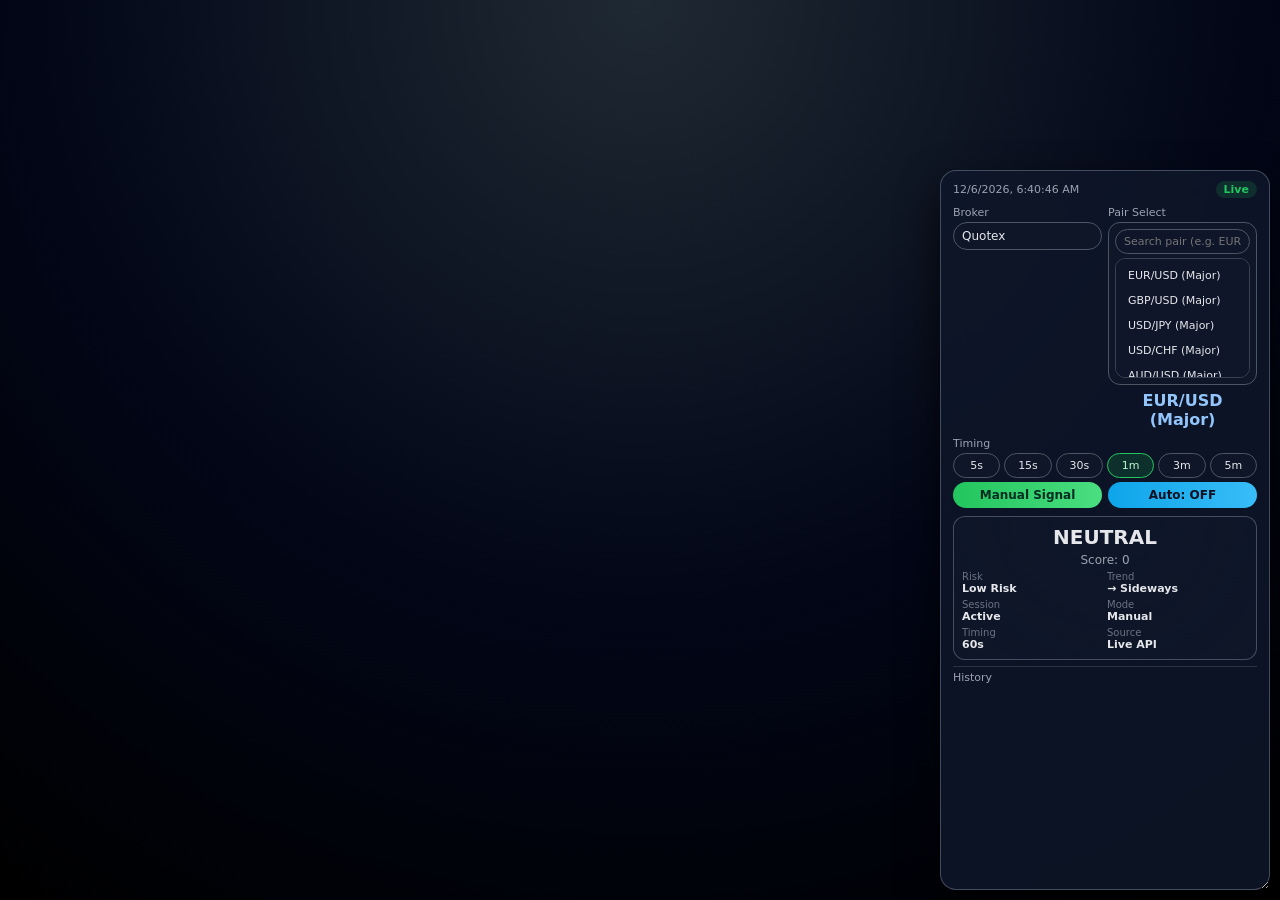
==== index.html @ bd778b66 "index.html" ====
<!DOCTYPE html>
<html lang="en">
<head>
  <meta charset="UTF-8" />
  <title>Binary Signal Bot – Full Advanced SMC & Glass Panel UI</title>
  <meta name="viewport" content="width=device-width, initial-scale=1.0" />

  <style>
    * {
      box-sizing: border-box;
      margin: 0;
      padding: 0;
      font-family: system-ui, -apple-system, BlinkMacSystemFont, "Segoe UI", sans-serif;
    }

    body {
      background: radial-gradient(circle at top, #1f2933 0, #020617 55%, #000 100%);
      color: #e5e7eb;
      min-height: 100vh;
      padding: 10px;
    }

    .glass-panel {
      position: fixed;
      max-height: 90vh;
      overflow-y: auto;
      resize: vertical;
      min-width: 280px;
      min-height: 450px;
      max-width: 95vw;
      right: 10px;
      bottom: 10px;
      width: 330px;
      height: 720px;
      overflow: hidden;
      background: rgba(15, 23, 42, 0.85);
      border-radius: 16px;
      border: 1px solid rgba(148, 163, 184, 0.4);
      box-shadow: 0 18px 40px rgba(0, 0, 0, 0.7);
      backdrop-filter: blur(18px);
      -webkit-backdrop-filter: blur(18px);
      padding: 10px 12px;
      z-index: 9999;
      cursor: default;
    }

    .glass-header {
      display: flex;
      justify-content: space-between;
      align-items: center;
      margin-bottom: 8px;
      cursor: move;
      touch-action: none;
    }

    #clock {
      font-size: 11px;
      color: #9ca3af;
    }

    .badge {
      padding: 2px 8px;
      border-radius: 999px;
      font-size: 11px;
      font-weight: 600;
    }
    .badge-live { background: rgba(34, 197, 94, 0.15); color: #22c55e; }
    .badge-otc { background: rgba(249, 115, 22, 0.15); color: #fb923c; }
    .badge-custom { background: rgba(14, 165, 233, 0.15); color: #38bdf8; }

    .glass-row { margin-bottom: 8px; }

    label {
      font-size: 11px;
      color: #9ca3af;
      display: block;
      margin-bottom: 3px;
    }

    .two-cols {
      display: grid;
      grid-template-columns: repeat(2, minmax(0, 1fr));
      gap: 6px;
    }

    select,
    input[type="text"] {
      appearance: none;
      -webkit-appearance: none;
      -moz-appearance: none;
      width: 100%;
      padding: 6px 8px;
      border-radius: 999px;
      border: 1px solid #4b5563;
      background: rgba(15, 23, 42, 0.9);
      color: #e5e7eb;
      font-size: 12px;
      outline: none;
    }

    .pair-container {
      background: rgba(15, 23, 42, 0.9);
      border-radius: 12px;
      border: 1px solid #4b5563;
      padding: 6px;
    }

    .pair-search { margin-bottom: 4px; }

    .pair-search input {
      width: 100%;
      padding: 5px 8px;
      border-radius: 999px;
      border: 1px solid #4b5563;
      background: rgba(15, 23, 42, 0.95);
      color: #e5e7eb;
      font-size: 11px;
      outline: none;
    }

    .pair-select-wrapper {
      max-height: 120px;
      overflow-y: auto;
      border-radius: 10px;
      background: rgba(15, 23, 42, 0.95);
      border: 1px solid #374151;
      padding: 4px;
      display: block;
    }

    .pair-item {
      padding: 6px 8px;
      color: #e5e7eb;
      font-size: 11px;
      cursor: pointer;
      border-radius: 4px;
      display: block;
    }

    .pair-item:hover {
      background: rgba(255, 255, 255, 0.1);
    }

    .timing-buttons {
      display: flex;
      gap: 4px;
      flex-wrap: wrap;
    }

    .timing-buttons button {
      flex: 1;
      min-width: 0;
      padding: 5px 0;
      border-radius: 999px;
      border: 1px solid #4b5563;
      background: rgba(15, 23, 42, 0.9);
      color: #e5e7eb;
      font-size: 11px;
      cursor: pointer;
    }

    .timing-buttons button.active {
      border-color: #22c55e;
      background: rgba(22, 163, 74, 0.2);
      color: #bbf7d0;
    }

    .btn-row {
      display: flex;
      gap: 6px;
      margin-top: 4px;
    }

    .btn {
      flex: 1;
      padding: 6px 0;
      border-radius: 999px;
      border: none;
      font-size: 12px;
      font-weight: 600;
      cursor: pointer;
    }

    #createSignalBtn {
      background: linear-gradient(90deg, #22c55e, #4ade80);
      color: #022c22;
    }

    #autoToggleBtn {
      background: linear-gradient(90deg, #0ea5e9, #38bdf8);
      color: #0b1120;
    }

    .signal-panel {
      margin-top: 6px;
      padding: 8px;
      border-radius: 12px;
      border: 1px solid rgba(148, 163, 184, 0.4);
      background: radial-gradient(circle at top, rgba(15, 23, 42, 0.9), rgba(15, 23, 42, 0.7));
    }

    .signal-direction {
      font-size: 20px;
      font-weight: 700;
      text-align: center;
      margin-bottom: 4px;
    }
    .signal-direction.buy { color: #4ade80; text-shadow: 0 0 12px rgba(34, 197, 94, 0.7); }
    .signal-direction.sell { color: #fb7185; text-shadow: 0 0 12px rgba(248, 113, 113, 0.7); }
    .signal-direction.neutral { color: #e5e7eb; }

    .signal-score {
      font-size: 12px;
      text-align: center;
      color: #9ca3af;
      margin-bottom: 4px;
    }

    .signal-meta {
      display: grid;
      grid-template-columns: repeat(2, minmax(0, 1fr));
      gap: 4px;
      font-size: 11px;
    }

    .signal-meta div span {
      display: block;
      color: #6b7280;
      font-size: 10px;
    }

    .signal-meta div strong {
      color: #e5e7eb;
      font-size: 11px;
    }

    .history {
      margin-top: 6px;
      height: 70px;
      overflow-y: auto;
      border-top: 1px solid rgba(55, 65, 81, 0.7);
      padding-top: 4px;
    }

    .history-title {
      font-size: 11px;
      color: #9ca3af;
      margin-bottom: 2px;
    }

    #historyList {
      list-style: none;
      font-size: 9px;
      line-height: 1.2;
      color: #9ca3af;
    }

    #historyList li {
      padding: 2px 0;
      border-bottom: 1px dashed rgba(55, 65, 81, 0.6);
    }

    #popupAlert {
      position: fixed;
      left: 50%;
      bottom: 70px;
      transform: translateX(-50%);
      background: rgba(15, 23, 42, 0.95);
      color: #e5e7eb;
      padding: 6px 12px;
      border-radius: 999px;
      font-size: 12px;
      border: 1px solid rgba(148, 163, 184, 0.7);
      box-shadow: 0 12px 30px rgba(0, 0, 0, 0.7);
      display: none;
      z-index: 10000;
    }

    .glow-buy { box-shadow: 0 0 18px rgba(34, 197, 94, 0.6); border-color: rgba(34, 197, 94, 0.7); }
    .glow-sell { box-shadow: 0 0 18px rgba(248, 113, 113, 0.6); border-color: rgba(248, 113, 113, 0.7); }
    .glow-neutral { box-shadow: 0 0 12px rgba(148, 163, 184, 0.4); border-color: rgba(148, 163, 184, 0.6); }
  </style>
</head>
<body>

  <div id="popupAlert"></div>

  <div id="glassPanel" class="glass-panel">
    <div id="glassHeader" class="glass-header">
      <div id="clock"></div>
      <span id="marketStatus" class="badge badge-live">Live</span>
    </div>

    <div class="glass-row two-cols">
      <div>
        <label for="brokerSelect">Broker</label>
        <select id="brokerSelect">
          <option value="QUOTEX">Quotex</option>
          <option value="BINOLA">Binola</option>
          <option value="IQOPTION">IQ Option</option>
          <option value="POCKET">Pocket Option</option>
          <option value="EXPERT">Expert Option</option>
          <option value="DERIV">Deriv</option>
          <option value="BINANCE">Binance</option>
          <option value="CUSTOM">Custom / Other</option>
        </select>
      </div>

      <div>
        <label>Pair Select</label>
        <div class="pair-container">
          <div class="pair-search">
            <input id="pairSearchInput" type="text" placeholder="Search pair (e.g. EUR, BTC)..." autocomplete="off" />
          </div>
          <div id="pairListWrapper" class="pair-select-wrapper"></div>
        </div>

        <div id="selectedPairDisplay" style="margin-top:6px; text-align:center; font-size:16px; font-weight:800; color:#93c5fd;">
          EUR/USD (Major)
        </div>
      </div>
    </div>

    <div class="glass-row">
      <label>Timing</label>
      <div id="timingButtons" class="timing-buttons">
        <button data-seconds="5">5s</button>
        <button data-seconds="15">15s</button>
        <button data-seconds="30">30s</button>
        <button data-seconds="60" class="active">1m</button>
        <button data-seconds="180">3m</button>
        <button data-seconds="300">5m</button>
      </div>
      <div class="btn-row">
        <button id="createSignalBtn" class="btn">Manual Signal</button>
        <button id="autoToggleBtn" class="btn">Auto: OFF</button>
      </div>
    </div>

    <div id="signalPanel" class="signal-panel">
      <div id="signalDirection" class="signal-direction neutral">NEUTRAL</div>
      <div id="signalScore" class="signal-score">Score: 0</div>

      <div class="signal-meta">
        <div><span>Risk</span><strong id="riskLevel">Low Risk</strong></div>
        <div><span>Trend</span><strong id="trendArrow">→ Sideways</strong></div>
        <div><span>Session</span><strong id="sessionInfo">Active</strong></div>
        <div><span>Mode</span><strong id="modeInfo">Manual</strong></div>
        <div><span>Timing</span><strong id="timingInfo">60s</strong></div>
        <div><span>Source</span><strong id="sourceInfo">Live API</strong></div>
      </div>
    </div>

    <div class="history">
      <div class="history-title">History</div>
      <ul id="historyList"></ul>
    </div>
  </div>

  <script>
    const FINNHUB_API_KEY = "0c069b8b41284d9ab6cedab13c2074fb";

    const allPairs = [
      { symbol: "EURUSD", label: "EUR/USD (Major)" },
      { symbol: "GBPUSD", label: "GBP/USD (Major)" },
      { symbol: "USDJPY", label: "USD/JPY (Major)" },
      { symbol: "USDCHF", label: "USD/CHF (Major)" },
      { symbol: "AUDUSD", label: "AUD/USD (Major)" },
      { symbol: "NZDUSD", label: "NZD/USD (Major)" },
      { symbol: "USDCAD", label: "USD/CAD (Major)" },
      { symbol: "EURGBP", label: "EUR/GBP (Minor)" },
      { symbol: "EURJPY", label: "EUR/JPY (Minor)" },
      { symbol: "GBPJPY", label: "GBP/JPY (Minor)" },
      { symbol: "AUDJPY", label: "AUD/JPY (Minor)" },
      { symbol: "CADJPY", label: "CAD/JPY (Minor)" },
      { symbol: "CHFJPY", label: "CHF/JPY (Minor)" },
      { symbol: "AUDNZD", label: "AUD/NZD (Minor)" },
      { symbol: "AUDCAD", label: "AUD/CAD (Minor)" },
      { symbol: "NZDCAD", label: "NZD/CAD (Minor)" },
      { symbol: "USDINR", label: "USD/INR (Exotic)" },
      { symbol: "EURINR", label: "EUR/INR (Exotic)" },
      { symbol: "GBPINR", label: "GBP/INR (Exotic)" },
      { symbol: "USDTRY", label: "USD/TRY (Exotic)" },
      { symbol: "EURTRY", label: "EUR/TRY (Exotic)" },
      { symbol: "USDZAR", label: "USD/ZAR (Exotic)" },
      { symbol: "USDMXN", label: "USD/MXN (Exotic)" },
      { symbol: "USDSGD", label: "USD/SGD (Exotic)" },
      { symbol: "USDHKD", label: "USD/HKD (Exotic)" },
      { symbol: "USDCNH", label: "USD/CNH (Exotic)" },
      { symbol: "XAUUSD", label: "XAU/USD (Gold)" },
      { symbol: "XAGUSD", label: "XAG/USD (Silver)" },
      { symbol: "XPTUSD", label: "XPT/USD (Platinum)" },
      { symbol: "XPDUSD", label: "XPD/USD (Palladium)" },
      { symbol: "US30", label: "US30 (Dow Jones)" },
      { symbol: "US500", label: "US500 (S&P 500)" },
      { symbol: "NAS100", label: "NAS100 (Nasdaq)" },
      { symbol: "JP225", label: "JP225 (Nikkei)" },
      { symbol: "DE40", label: "DE40 (DAX)" },
      { symbol: "FR40", label: "FR40 (CAC)" },
      { symbol: "UK100", label: "UK100 (FTSE)" },
      { symbol: "USCRUDE_OTC", label: "USCRUDE (OTC)" },
      { symbol: "UKBRENT_OTC", label: "UKBRENT (OTC)" },
      { symbol: "SILVER_OTC", label: "SILVER (OTC)" },
      { symbol: "GOLD_OTC", label: "GOLD (OTC)" },
      { symbol: "BTCUSD", label: "BTC/USD (Bitcoin)" },
      { symbol: "ETHUSD", label: "ETH/USD (Ethereum)" },
      { symbol: "BNBUSD", label: "BNB/USD (Binance Coin)" },
      { symbol: "SOLUSD", label: "SOL/USD (Solana)" },
      { symbol: "XRPUSD", label: "XRP/USD (Ripple)" },
      { symbol: "ADAUSD", label: "ADA/USD (Cardano)" },
      { symbol: "DOGEUSD", label: "DOGE/USD (Dogecoin)" },
      { symbol: "LTCUSD", label: "LTC/USD (Litecoin)" },
      { symbol: "COSMOS_OTC", label: "COSMOS (OTC)" },
      { symbol: "DASH_OTC", label: "DASH (OTC)" },
      { symbol: "SOLINA_OTC", label: "SOLINA (OTC)" },
      { symbol: "BINANCECOIN_OTC", label: "BINANCE COIN (OTC)" },
      { symbol: "TRUMP_OTC", label: "TRUMP (OTC)" },
      { symbol: "BITCOIN_OTC", label: "BITCOIN (OTC)" },
      { symbol: "ETHEREUM_OTC", label: "ETHEREUM (OTC)" },
      { symbol: "BTCUSDT", label: "BTC/USDT" },
      { symbol: "ETHUSDT", label: "ETH/USDT" },
      { symbol: "BNBUSDT", label: "BNB/USDT" },
      { symbol: "SOLUSDT", label: "SOL/USDT" },
      { symbol: "XRPUSDT", label: "XRP/USDT" },
      { symbol: "ADAUSDT", label: "ADA/USDT" },
      { symbol: "DOGEUSDT", label: "DOGE/USDT" },
      { symbol: "LTCUSDT", label: "LTC/USDT" },
      { symbol: "AAPL", label: "AAPL (Apple)" },
      { symbol: "MSFT", label: "MSFT (Microsoft)" },
      { symbol: "GOOGL", label: "GOOGL (Alphabet)" },
      { symbol: "AMZN", label: "AMZN (Amazon)" },
      { symbol: "META", label: "META (Meta)" },
      { symbol: "TSLA", label: "TSLA (Tesla)" },
      { symbol: "NVDA", label: "NVDA (NVIDIA)" },
      { symbol: "EURUSD_OTC", label: "EUR/USD (OTC)" },
      { symbol: "GBPUSD_OTC", label: "GBP/USD (OTC)" },
      { symbol: "USDJPY_OTC", label: "USD/JPY (OTC)" },
      { symbol: "AUDUSD_OTC", label: "AUD/USD (OTC)" },
      { symbol: "NZDUSD_OTC", label: "NZD/USD (OTC)" },
      { symbol: "USDCAD_OTC", label: "USD/CAD (OTC)" },
      { symbol: "XAUUSD_OTC", label: "XAU/USD (Gold OTC)" },
      { symbol: "BTCUSD_OTC", label: "BTC/USD (OTC)" },
      { symbol: "NZDJPY_OTC", label: "NZD/JPY (OTC)" },
      { symbol: "USDDZD_OTC", label: "USD/DZD (OTC)" },
      { symbol: "USDBDT_OTC", label: "USD/BDT (OTC)" },
      { symbol: "NZDCHF_OTC", label: "NZD/CHF (OTC)" },
      { symbol: "USDCOP_OTC", label: "USD/COP (OTC)" },
      { symbol: "USDPHP_OTC", label: "USD/PHP (OTC)" },
      { symbol: "USDINR_OTC", label: "USD/INR (OTC)" },
      { symbol: "USDBRL_OTC", label: "USD/BRL (OTC)" },
      { symbol: "NZDCAD_OTC", label: "NZD/CAD (OTC)" },
      { symbol: "USDZAR_OTC", label: "USD/ZAR (OTC)" },
      { symbol: "USDARS_OTC", label: "USD/ARS (OTC)" },
      { symbol: "USDEGP_OTC", label: "USD/EGP (OTC)" },
      { symbol: "AUDNZD_OTC", label: "AUD/NZD (OTC)" },
      { symbol: "USDNGN_OTC", label: "USD/NGN (OTC)" },
      { symbol: "USDIDR_OTC", label: "USD/IDR (OTC)" },
      { symbol: "USDMXN_OTC", label: "USD/MXN (OTC)" },
      { symbol: "USDPKR_OTC", label: "USD/PKR (OTC)" },
      { symbol: "GBPNZD_OTC", label: "GBP/NZD (OTC)" },
      { symbol: "EURNZD_OTC", label: "EUR/NZD (OTC)" }
    ];

    const clockEl = document.getElementById("clock");
    const brokerSelect = document.getElementById("brokerSelect");
    const marketStatusEl = document.getElementById("marketStatus");
    const timingButtonsEl = document.getElementById("timingButtons");
    const createSignalBtn = document.getElementById("createSignalBtn");
    const autoToggleBtn = document.getElementById("autoToggleBtn");
    const signalPanel = document.getElementById("signalPanel");
    const signalDirectionEl = document.getElementById("signalDirection");
    const signalScoreEl = document.getElementById("signalScore");
    const riskLevelEl = document.getElementById("riskLevel");
    const trendArrowEl = document.getElementById("trendArrow");
    const sessionInfoEl = document.getElementById("sessionInfo");
    const modeInfoEl = document.getElementById("modeInfo");
    const timingInfoEl = document.getElementById("timingInfo");
    const sourceInfoEl = document.getElementById("sourceInfo");
    const historyListEl = document.getElementById("historyList");
    const popupAlertEl = document.getElementById("popupAlert");
    const pairSearchInput = document.getElementById("pairSearchInput");
    const pairListWrapper = document.getElementById("pairListWrapper");
    const selectedPairDisplay = document.getElementById("selectedPairDisplay");
    const glassPanel = document.getElementById("glassPanel");
    const glassHeader = document.getElementById("glassHeader");

    let prevPrice = null;
    let priceWindow = [];
    let selectedTimingSeconds = 0;
    let autoTimer = null;
    let currentPairValue = allPairs[0].symbol;
    let currentPairText = allPairs[0].label;

    function updateClock() {
      const now = new Date();
      if (clockEl) clockEl.textContent = now.toLocaleString();
    }
    setInterval(updateClock, 1000);
    updateClock();

    function renderPairList(pairs) {
      if (!pairListWrapper) return;
      pairListWrapper.innerHTML = "";
      pairs.forEach(pair => {
        const item = document.createElement("div");
        item.className = "pair-item";
        item.textContent = pair.label;
        item.addEventListener("click", () => {
          currentPairValue = pair.symbol;
          currentPairText = pair.label;
          if (selectedPairDisplay) selectedPairDisplay.textContent = currentPairText;
          if (pairSearchInput) pairSearchInput.value = "";
          renderPairList(allPairs);
          priceWindow = [];
          prevPrice = null;
          updateMarketStatus(currentPairValue);
          generateSignal("manual"); // Pair change korar sathei shonge shonge signal generate korbe
        });
        pairListWrapper.appendChild(item);
      });
    }
    renderPairList(allPairs);

    document.querySelectorAll("#timingButtons button").forEach(btn => {
      btn.addEventListener("click", () => {
        document.querySelectorAll("#timingButtons button").forEach(b => b.classList.remove("active"));
        btn.classList.add("active");
        selectedTimingSeconds = Number(btn.dataset.seconds);
      });
    });

    function getSessionInfo() {
      const now = new Date();
      const utcHour = now.getUTCHours();
      let session = "Off Session";
      let booster = 0;

      if (utcHour >= 7 && utcHour < 13) { session = "London Session"; booster = 3; }
      if (utcHour >= 13 && utcHour < 16) { session = "Overlap Session"; booster = 5; }
      if (utcHour >= 16 && utcHour < 22) { session = "New York Session"; booster = 4; }

      return { session, booster };
    }

    function EMA(candles, period) {
      if (!candles || candles.length < period) return { direction: "flat" };
      const last = candles[candles.length - 1];
      const first = candles[candles.length - period];
      const slope = last.close - first.close;
      if (slope > 0) return { direction: "up" };
      if (slope < 0) return { direction: "down" };
      return { direction: "flat" };
    }
    function Keltner(candles) {
      if (!candles || candles.length < 10) return { direction: "flat", middleSlope: "flat" };
      const last = candles[candles.length - 1];
      const first = candles[candles.length - 10];
      const slope = last.close - first.close;
      const dir = slope > 0 ? "up" : slope < 0 ? "down" : "flat";
      return { direction: dir, middleSlope: dir };
    }
    function FRAMA(candles) { return EMA(candles, 14); }
    function Fractal(candles) {
      if (!candles || candles.length < 5) return { structure: "NONE" };
      const last = candles[candles.length - 1];
      const prev = candles[candles.length - 5];
      if (last.close > prev.close) return { structure: "HH-HL" };
      if (last.close < prev.close) return { structure: "LH-LL" };
      return { structure: "SIDEWAYS" };
    }

    function isBullish(c) { return c.close > c.open; }
    function isBearish(c) { return c.close < c.open; }

    function isBullishEngulfing(last, prev) {
      if (!last || !prev) return false;
      return isBearish(prev) && isBullish(last) && last.open <= prev.close && last.close >= prev.open;
    }
    function isBearishEngulfing(last, prev) {
      if (!last || !prev) return false;
      return isBullish(prev) && isBearish(last) && last.open >= prev.close && last.close <= prev.open;
    }
    function isBullishHarami(prev, last) {
      if (!last || !prev) return false;
      return isBearish(prev) && isBullish(last) && last.open > prev.close && last.close < prev.open;
    }
    function isBearishHarami(prev, last) {
      if (!last || !prev) return false;
      return isBullish(prev) && isBearish(last) && last.open < prev.close && last.close > prev.open;
    }
    function isPiercingLine(prev, last) {
      if (!last || !prev) return false;
      const midPrev = (prev.open + prev.close) / 2;
      return isBearish(prev) && isBullish(last) && last.open < prev.low && last.close > midPrev;
    }
    function isMorningStar(candles) {
      if (!candles || candles.length < 3) return false;
      const a = candles[candles.length - 3], b = candles[candles.length - 2], c = candles[candles.length - 1];
      return isBearish(a) && Math.abs(b.close - b.open) < Math.abs(a.open - a.close) * 0.3 && isBullish(c) && c.close > ((a.open + a.close) / 2);
    }
    function isEveningStar(candles) {
      if (!candles || candles.length < 3) return false;
      const a = candles[candles.length - 3], b = candles[candles.length - 2], c = candles[candles.length - 1];
      return isBullish(a) && Math.abs(b.close - b.open) < Math.abs(c.open - c.close) * 0.3 && isBearish(c) && c.close < ((a.open + a.close) / 2);
    }
    function isTweezerBottom(candles) {
      if (!candles || candles.length < 2) return false;
      const a = candles[candles.length - 2], b = candles[candles.length - 1];
      return isBearish(a) && isBullish(b) && Math.abs(a.low - b.low) <= (a.high - a.low) * 0.1;
    }
    function isTweezerTop(candles) {
      if (!candles || candles.length < 2) return false;
      const a = candles[candles.length - 2], b = candles[candles.length - 1];
      return isBullish(a) && isBearish(b) && Math.abs(a.high - b.high) <= (a.high - a.low) * 0.1;
    }
    function hasStrongWickDown(c) {
      if (!c) return false;
      const body = Math.abs(c.close - c.open);
      const lowerWick = c.open < c.close ? c.open - c.low : c.close - c.low;
      return lowerWick > body * 1.5;
    }
    function hasStrongWickUp(c) {
      if (!c) return false;
      const body = Math.abs(c.close - c.open);
      const upperWick = c.high - (c.open < c.close ? c.close : c.open);
      return upperWick > body * 1.5;
    }

    function getRecentHigh(candles, lookback = 10) { return Math.max(...candles.slice(-lookback).map(c => c.high)); }
    function getRecentLow(candles, lookback = 10) { return Math.min(...candles.slice(-lookback).map(c => c.low)); }

    function isLiquiditySweepDown(candles) {
      if (!candles || candles.length < 3) return false;
      const last = candles[candles.length - 1];
      const prevLow = getRecentLow(candles.slice(0, -1), 10);
      return last.low < prevLow && last.close > prevLow;
    }
    function isLiquiditySweepUp(candles) {
      if (!candles || candles.length < 3) return false;
      const last = candles[candles.length - 1];
      const prevHigh = getRecentHigh(candles.slice(0, -1), 10);
      return last.high > prevHigh && last.close < prevHigh;
    }
    function isLiquidityGrabDown(candles) { return isLiquiditySweepDown(candles); }
    function isLiquidityGrabUp(candles) { return isLiquiditySweepUp(candles); }
    function detectBullishOB(candles) {
      if (!candles || candles.length < 4) return false;
      const a = candles[candles.length - 4];
      const b = candles[candles.length - 3];
      const c = candles[candles.length - 2];
      const d = candles[candles.length - 1];

      const strongBear = isBearish(a) && (a.open - a.close) > Math.abs(b.close - b.open);
      const strongBullMove = isBullish(c) && isBullish(d) && d.close > a.open;

      return strongBear && strongBullMove;
    }

    function detectBearishOB(candles) {
      if (!candles || candles.length < 4) return false;
      const a = candles[candles.length - 4];
      const b = candles[candles.length - 3];
      const c = candles[candles.length - 2];
      const d = candles[candles.length - 1];

      const strongBull = isBullish(a) && (a.close - a.open) > Math.abs(b.open - b.close);
      const strongBearMove = isBearish(c) && isBearish(d) && d.close < a.open;

      return strongBull && strongBearMove;
    }

    function detectFVGFillBuy(candles) {
      if (!candles || candles.length < 3) return false;
      const a = candles[candles.length - 3];
      const b = candles[candles.length - 2];
      const c = candles[candles.length - 1];
      
      const gapUp = b.low > a.high;
      const fill = c.low <= a.high && c.close > b.low;

      return gapUp && fill;
    }
    
    function detectFVGFillSell(candles) {
      if (!candles || candles.length < 3) return false;
      const a = candles[candles.length - 3];
      const b = candles[candles.length - 2];
      const c = candles[candles.length - 1];
      
      const gapDown = b.high < a.low;
      const fill = c.high >= a.low && c.close < b.high;

      return gapDown && fill;
    }
    function isSwingHigh(candles, i) {
      if (i < 1 || i > candles.length - 2) return false;
      return candles[i].high > candles[i - 1].high && candles[i].high > candles[i + 1].high;
    }
    function isSwingLow(candles, i) {
      if (i < 1 || i > candles.length - 2) return false;
      return candles[i].low < candles[i - 1].low && candles[i].low < candles[i + 1].low;
    }
    function isBOSUp(candles) {
      if (!candles || candles.length < 5) return false;
      const highs = [];
      for (let i = 1; i < candles.length - 1; i++) { if (isSwingHigh(candles, i)) highs.push(candles[i].high); }
      if (highs.length < 2) return false;
      const lastHigh = highs[highs.length - 1];
      const prevHigh = highs[highs.length - 2];
      return lastHigh > prevHigh;
    }
    function isBOSDown(candles) {
      if (!candles || candles.length < 5) return false;
      const lows = [];
      for (let i = 1; i < candles.length - 1; i++) { if (isSwingLow(candles, i)) lows.push(candles[i].low); }
     if (lows.length < 2) return false;
      const lastLow = lows[lows.length - 1];
      const prevLow = lows[lows.length - 2];
      return lastLow < prevLow;
    }

    function isCHoCHUp(candles) { return isBOSUp(candles); }
    function isCHoCHDown(candles) { return isBOSDown(candles); }

    function isMMCModelBuy(candles) {
      return isBOSUp(candles) && isLiquiditySweepDown(candles);
    }

    function isMMCModelSell(candles) {
      return isBOSDown(candles) && isLiquiditySweepUp(candles);
    }
    
    function detectLongDistanceSNR(candles) {
      if (!candles || candles.length < 20) return { demand: null, supply: null };
      return { demand: Math.min(...candles.map(c => c.low)), supply: Math.max(...candles.map(c => c.high)) };
    }
    function detectHiddenSNR(candles) {
      if (!candles || candles.length < 10) return { demand: null, supply: null };
      const mid = Math.floor(candles.length / 2);
      const slice = candles.slice(Math.max(0, mid - 5), mid + 5);
      return { demand: Math.min(...slice.map(c => c.low)), supply: Math.max(...slice.map(c => c.high)) };
    }
    function strongestZone(longSNR, hiddenSNR) {
      if (!longSNR || !hiddenSNR) return "NONE";
      const lastPrice = priceWindow[priceWindow.length - 1]?.close;
      const demand = hiddenSNR.demand || longSNR.demand;
      const supply = hiddenSNR.supply || longSNR.supply;
      if (lastPrice == null) return "NONE";
      if (demand && Math.abs(lastPrice - demand) < Math.abs(lastPrice - supply)) return "STRONG_BUY_ZONE";
      if (supply && Math.abs(lastPrice - supply) < Math.abs(lastPrice - demand)) return "STRONG_SELL_ZONE";
      return "NONE";
    }

    function trendEngine(candles) {
      const ema20 = EMA(candles, 20), keltner = Keltner(candles), frama = FRAMA(candles), fractal = Fractal(candles);
      let score = 0;
      if (ema20.direction === "up") score++;
      if (keltner.middleSlope === "up") score++;
      if (frama.direction === "up") score++;
      if (fractal.structure === "HH-HL") score++;
      if (score >= 3) return "BUY";
      if (score <= 1) return "SELL";
      return "SIDEWAYS";
    }

    function indicatorEngine(candles) {
      return {
        ema20: EMA(candles, 20).direction,
        keltner: Keltner(candles).direction,
        frama: FRAMA(candles).direction,
        fractal: Fractal(candles).structure
      };
    }

    function advancedPriceAction(candles) {
      if (!candles || candles.length < 2) return "NONE";
      const last = candles[candles.length - 1], prev = candles[candles.length - 2];
      if (isBullishEngulfing(last, prev)) return "BUY";
      if (isBearishEngulfing(last, prev)) return "SELL";
      if (isPiercingLine(prev, last)) return "BUY";
      if (isEveningStar(candles)) return "SELL";
      if (isMorningStar(candles)) return "BUY";
      if (isBullishHarami(prev, last)) return "BUY";
      if (isBearishHarami(prev, last)) return "SELL";
      if (isTweezerBottom(candles)) return "BUY";
      if (isTweezerTop(candles)) return "SELL";
      if (hasStrongWickDown(last)) return "BUY";
      if (hasStrongWickUp(last)) return "SELL";
      return "NONE";
    }

    function liquidityEngine(candles) {
      if (isLiquiditySweepDown(candles)) return "BUY";
      if (isLiquiditySweepUp(candles)) return "SELL";
      if (isLiquidityGrabDown(candles)) return "BUY";
      if (isLiquidityGrabUp(candles)) return "SELL";
      return "NONE";
    }

    function obFvgEngine(candles) {
      if (detectBullishOB(candles)) return "BUY";
      if (detectBearishOB(candles)) return "SELL";
      if (detectFVGFillBuy(candles)) return "BUY";
      if (detectFVGFillSell(candles)) return "SELL";
      return "NONE";
    }

    function smcEngine(candles) {
      if (isBOSUp(candles)) return "BUY";
      if (isBOSDown(candles)) return "SELL";
      if (isCHoCHUp(candles)) return "BUY";
      if (isCHoCHDown(candles)) return "SELL";
      if (isMMCModelBuy(candles)) return "BUY";
      if (isMMCModelSell(candles)) return "SELL";
      return "NONE";
    }

    function snrMasterStudy(candles) {
      return strongestZone(detectLongDistanceSNR(candles), detectHiddenSNR(candles));
    }

    function timingEngine(marketType, second) {
      if (marketType === "OTC") return (second >= 45 && second <= 50);
      if (marketType === "LIVE") return (second >= 55 && second <= 60);
      return false;
    }

    const PRICE_WINDOW_MAX = 150;

    function updatePriceWindowOptimized(price) {
      if (price == null) return;
      const candle = {
        open: prevPrice != null ? prevPrice : price,
        close: price,
        high: Math.max(prevPrice != null ? prevPrice : price, price),
        low: Math.min(prevPrice != null ? prevPrice : price, price)
      };
      priceWindow.push(candle);
      if (priceWindow.length > PRICE_WINDOW_MAX) {
        priceWindow.splice(0, priceWindow.length - PRICE_WINDOW_MAX);
      }
    }

    function computeTrendAndVolatilityOptimized() {
      const len = priceWindow.length;
      if (len < 2) return { trendLabel: "Weak", trendArrow: "→ Sideways", volatility: 0 };
      const first = priceWindow[0].close, last = priceWindow[len - 1].close, slope = last - first;
      let trendArrow = "→ Sideways", trendLabel = "Weak";
      if (slope > 0.005) { trendArrow = "⬆ Strong Uptrend"; trendLabel = "Strong"; }
      else if (slope > 0.002) { trendArrow = "↗ Medium Uptrend"; trendLabel = "Medium"; }
      else if (slope < -0.005) { trendArrow = "⬇ Strong Downtrend"; trendLabel = "Strong"; }
      else if (slope < -0.002) { trendArrow = "↘ Medium Downtrend"; trendLabel = "Medium"; }

      let sumAbs = 0;
      for (let i = 1; i < len; i++) { sumAbs += Math.abs(priceWindow[i].close - priceWindow[i - 1].close); }
      return { trendLabel, trendArrow, volatility: sumAbs / (len - 1) };
    }

   function accuracyBooster(trend, indicator, pa, liquidity, obfvg, smc, snr, timingOk, baseDirection, baseScore) {
      let confirmations = 0;
      if (trend === "BUY" || trend === "SELL") confirmations++;
      if (indicator.ema20 === "up" || indicator.ema20 === "down") confirmations++;
      if (pa === "BUY" || pa === "SELL") confirmations++;
      if (liquidity === "BUY" || liquidity === "SELL") confirmations++;
      if (obfvg === "BUY" || obfvg === "SELL") confirmations++;
      if (smc === "BUY" || smc === "SELL") confirmations++;
      if (snr === "STRONG_BUY_ZONE" || snr === "STRONG_SELL_ZONE") confirmations++;

      let dir = baseDirection, score = baseScore;
      if (confirmations <= 2) {dir = "NEUTRAL";
          score = 50;
    }

      if (confirmations === 3 || confirmations === 4) {
        score = Math.max(score, 65);
   }

    if (confirmations >= 5) {
     score = Math.max(score, 80);
   } 

      if ((dir === "BUY" || dir === "SELL") && score < 40) {
        dir = "NEUTRAL";
      }

      score = Math.max(0, Math.min(100, score));
      
      return { direction: dir, score };
    } 
    
    function otcPatternBoost(candles) {
      if (!candles || candles.length < 3) return "NONE";
      const last = candles[candles.length - 1];
      const prev = candles[candles.length - 2];
      const prev2 = candles[candles.length - 3];

      if (isBearish(prev2) && isBullish(prev) && isBearish(last)) {
        return "SELL";
      }
      if (isBullish(prev2) && isBearish(prev) && isBullish(last)) {
        return "BUY";
      }

      if (hasStrongWickUp(prev) && hasStrongWickUp(last)) return "SELL";
      if (hasStrongWickDown(prev) && hasStrongWickDown(last)) return "BUY";

      return "NONE";
    }

    function otcLiquidityBoost(candles) {
      if (!candles || candles.length < 2) return "NONE";
      const last = candles[candles.length - 1];
      if (isLiquiditySweepDown(candles) && hasStrongWickDown(last)) {
        return "BUY";
      }
      if (isLiquiditySweepUp(candles) && hasStrongWickUp(last)) {
        return "SELL";
      }
      return "NONE";
    }

      function otcSNRBoost(candles) {
      if (!candles || candles.length < 10) return "NONE";
      const last = candles[candles.length - 1];
      const lows = candles.slice(-10).map(c => c.low);
      const highs = candles.slice(-10).map(c => c.high);
      const minLow = Math.min(...lows);
      const maxHigh = Math.max(...highs);
      const tol = (maxHigh - minLow) * 0.1 || 0.0005;

      if (Math.abs(last.close - minLow) < tol) return "STRONG_BUY_ZONE";
      if (Math.abs(last.close - maxHigh) < tol) return "STRONG_SELL_ZONE";
      return "NONE";
    }

      function isOTC(pairValue) {
      return pairValue ? pairValue.includes("OTC") : false;
    }

      function otcBoosterDecision(pairValue, candles, baseDirection, baseScore) {
      if (!isOTC(pairValue)) return { direction: baseDirection, score: baseScore };
     
      const patternBoost = otcPatternBoost(candles);
      const liqBoost = otcLiquidityBoost(candles);
      const snrBoost = otcSNRBoost(candles);

      let dir = baseDirection;
      let score = baseScore;

        if (patternBoost === "BUY" || liqBoost === "BUY" || snrBoost === "STRONG_BUY_ZONE") {
        if (dir === "BUY") score += 10;
        else if (dir === "NEUTRAL") { dir = "BUY"; score += 8; }
      }

        if (patternBoost === "SELL" || liqBoost === "SELL" || snrBoost === "STRONG_SELL_ZONE") {
        if (dir === "SELL") score += 10;
        else if (dir === "NEUTRAL") { dir = "SELL"; score += 8; }
      }

      score = Math.max(0, Math.min(100, score));
      return { direction: dir, score };
    }


    function detectBreakoutAndRetest(current) {
      if (priceWindow.length < 5 || current == null) return { isBreakout: false, isRetest: false };
      const closes = priceWindow.map(c => c.close);
      const max = Math.max(...closes), min = Math.min(...closes), tolerance = (max - min) * 0.05 || 0.0005;
      const isBreakout = current > max + tolerance || current < min - tolerance;
      let isRetest = !isBreakout && (Math.abs(current - max) < tolerance || Math.abs(current - min) < tolerance);
      return { isBreakout, isRetest };
    }

     function computeRiskLevel(volatility, percentChange, isBreakout, isRetest) {
      const v = volatility || 0;
      const p = Math.abs(percentChange || 0);
      let score = 0;
      if (v > 0.5 || p > 0.5) score += 2;
      if (v > 0.2 || p > 0.2) score += 1;
      if (isBreakout) score += 2;
      if (isRetest) score -= 1;
      if (score <= 1) return "Low Risk";
      if (score === 2) return "Medium Risk";
      return "High Risk";
    }
    
    function showPopupAlert(text) {
      if (!popupAlertEl) return;
      popupAlertEl.textContent = text;
      popupAlertEl.style.display = "block";
      setTimeout(() => { popupAlertEl.style.display = "none"; }, 2500);
    }

    function setGlow(direction) {
      if (!signalPanel) return;
      signalPanel.classList.remove("glow-buy", "glow-sell", "glow-neutral");
      if (direction === "BUY") signalPanel.classList.add("glow-buy");
      else if (direction === "SELL") signalPanel.classList.add("glow-sell");
      else signalPanel.classList.add("glow-neutral");
    }

    function addHistoryEntry(entry) {
      if (!historyListEl) return;
      const li = document.createElement("li");
      li.textContent = `${entry.time} | ${entry.pair} | ${entry.direction} | Score ${entry.score}`;
      historyListEl.insertBefore(li, historyListEl.firstChild);
      while (historyListEl.children.length > 20) historyListEl.removeChild(historyListEl.lastChild);
    }

    function strategyLayer(trend, indicator, pa, liquidity, obfvg, smc, snr, timingOk) {
      const buySignals = [
        trend === "BUY",
        indicator.ema20 === "up",
        pa === "BUY",
        liquidity === "BUY",
        obfvg === "BUY",
        smc === "BUY",
        snr === "STRONG_BUY_ZONE",
        timingOk === true
      ];

      const sellSignals = [
        trend === "SELL",
        indicator.ema20 === "down",
        pa === "SELL",
        liquidity === "SELL",
        obfvg === "SELL",
        smc === "SELL",
        snr === "STRONG_SELL_ZONE",
        timingOk === true
      ];

      const buyMatch = buySignals.filter(x => x === true).length;
      const sellMatch = sellSignals.filter(x => x === true).length;

      if (buyMatch >= 4) return "BUY";
      if (sellMatch >= 4) return "SELL";
      return "NEUTRAL";
    }

    function updateMarketStatus(pairValue) {
    if (!marketStatusEl) return;
    if (pairValue.includes("OTC")) {
    marketStatusEl.textContent = "OTC";
    marketStatusEl.className = "badge badge-otc";
  } else if (pairValue.includes("USDT") || pairValue.includes("BTC") || pairValue.includes("ETH")) {
    marketStatusEl.textContent = "Crypto";
    marketStatusEl.className = "badge badge-custom";
  } else {
    marketStatusEl.textContent = "Live";
    marketStatusEl.className = "badge badge-live";
  }
}

async function fetchQuote(pairValue) {

  let currentPrice =
    prevPrice != null ? prevPrice : 1.10000;

  let source = "TwelveData";

  try {

    let symbol = pairValue.replace("_OTC", "");

    if (
      symbol.length === 6 &&
      !symbol.includes("/")
    ) {
      symbol =
        symbol.substring(0, 3) +
        "/" +
        symbol.substring(3);
    }

    const url =
      `https://api.twelvedata.com/price?symbol=${symbol}&apikey=${TWELVEDATA_API_KEY}`;

    console.log("PAIR =", pairValue);
    console.log("URL =", url);

    const res = await fetch(url);

    const data = await res.json();

    if (data.price) {

      currentPrice =
        Number(data.price);

      source = "TwelveData API";

    } else {

      throw new Error(
        JSON.stringify(data)
      );

    }

  } catch (err) {

    console.log(
      "TwelveData Error:",
      err
    );

    currentPrice =
      prevPrice != null
      ? prevPrice + (Math.random() - 0.5) * 0.002
      : 1.10000;

    source = "Fallback";

  }

  prevPrice = currentPrice;

  return {
    currentPrice:
      Number(currentPrice.toFixed(5)),
    source
  };

}
     function getSelectedPairValue() { return currentPairValue || "EURUSD"; }
     function getSelectedPairText() { return currentPairText || "EUR/USD (Major)"; }
     function addFavoritePair(pairValue, pairText) {}

     async function generateSignal(triggerMode) {
      const pairValue = getSelectedPairValue();
      currentPairValue = pairValue;
      if (!pairValue) return;

      updateMarketStatus(pairValue);
      const quote = await fetchQuote(pairValue);
      updatePriceWindowOptimized(quote.currentPrice);

      const { trendLabel, trendArrow, volatility } = computeTrendAndVolatilityOptimized();
      const { isBreakout, isRetest } = detectBreakoutAndRetest(quote.currentPrice);
      const riskLevel = computeRiskLevel(volatility, 0, isBreakout, isRetest);
      const { session } = getSessionInfo();

      const trend = trendEngine(priceWindow);
      const indicator = indicatorEngine(priceWindow);
      const pa = advancedPriceAction(priceWindow);
      const liquidity = liquidityEngine(priceWindow);
      const obfvg = obFvgEngine(priceWindow);
      const smc = smcEngine(priceWindow);
      const snr = snrMasterStudy(priceWindow);

      const timingOk = timingEngine("LIVE", new Date().getSeconds());
      let direction = strategyLayer(trend, indicator, pa, liquidity, obfvg, smc, snr, timingOk);

      let baseScore = 85;
      const accBoost = accuracyBooster(trend, indicator, pa, liquidity, obfvg, smc, snr, timingOk, direction, baseScore);
      const otcBoost = otcBoosterDecision(pairValue, priceWindow, accBoost.direction, accBoost.score);

      signalDirectionEl.textContent = otcBoost.direction;
      signalDirectionEl.className = "signal-direction " + (otcBoost.direction === "BUY" ? "buy" : otcBoost.direction === "SELL" ? "sell" : "neutral");
      signalScoreEl.textContent = "Score: " + otcBoost.score;
      riskLevelEl.textContent = riskLevel;
      trendArrowEl.textContent = trendArrow;
      sessionInfoEl.textContent = session;
      modeInfoEl.textContent = triggerMode === "auto" ? "Auto" : "Manual";
      timingInfoEl.textContent = selectedTimingSeconds ? selectedTimingSeconds + "s" : "Auto";
      sourceInfoEl.textContent = quote.source;

      setGlow(otcBoost.direction);
      showPopupAlert(`${otcBoost.direction} | Score ${otcBoost.score} | ${riskLevel}`);

      addHistoryEntry({
        time: new Date().toLocaleTimeString(),
        pair: currentPairText,
        direction: otcBoost.direction,
        score: otcBoost.score
      });
    }

    function startAutoMode() {
      if (autoTimer) { clearInterval(autoTimer); autoTimer = null; }
      autoTimer = setInterval(() => generateSignal("auto"), (selectedTimingSeconds || 60) * 1000);
      autoToggleBtn.textContent = "Auto: ON";
    }

    function stopAutoMode() {
      if (autoTimer) { clearInterval(autoTimer); autoTimer = null; }
      autoToggleBtn.textContent = "Auto: OFF";
    }

    autoToggleBtn.addEventListener("click", () => {
      if (autoTimer) stopAutoMode(); else startAutoMode();
    });

    createSignalBtn.addEventListener("click", () => generateSignal("manual"));

    if (pairSearchInput) {
      pairSearchInput.addEventListener("input", () => {
        const q = pairSearchInput.value.toLowerCase().trim();
        const filtered = q === "" ? allPairs : allPairs.filter(p => p.label.toLowerCase().includes(q) || p.symbol.toLowerCase().includes(q));
        renderPairList(filtered);
      });
    }

    brokerSelect.addEventListener("change", () => {});

    function enablePanelDrag() {
      let isDragging = false, startX = 0, startY = 0, startLeft = 0, startTop = 0;

      function startDrag(clientX, clientY) {
        isDragging = true;
        const rect = glassPanel.getBoundingClientRect();
        startX = clientX; startY = clientY;
        startLeft = rect.left; startTop = rect.top;
      }

      function onDragMove(clientX, clientY) {
        if (!isDragging) return;
        glassPanel.style.left = Math.max(0, Math.min(window.innerWidth - glassPanel.offsetWidth, startLeft + (clientX - startX))) + "px";
        glassPanel.style.top = Math.max(0, Math.min(window.innerHeight - glassPanel.offsetHeight, startTop + (clientY - startY))) + "px";
        glassPanel.style.right = "auto"; glassPanel.style.bottom = "auto";
      }

      function endDrag() { isDragging = false; }

      glassHeader.addEventListener("mousedown", (e) => startDrag(e.clientX, e.clientY));
      document.addEventListener("mousemove", (e) => onDragMove(e.clientX, e.clientY));
      document.addEventListener("mouseup", endDrag);

      glassHeader.addEventListener("touchstart", (e) => {
        if (e.touches.length === 1) startDrag(e.touches[0].clientX, e.touches[0].clientY);
      }, { passive: true });

      document.addEventListener("touchmove", (e) => {
        if (e.touches.length === 1) onDragMove(e.touches[0].clientX, e.touches[0].clientY);
      }, { passive: true });

      document.addEventListener("touchend", endDrag);
    }

    enablePanelDrag();
    updateMarketStatus(currentPairValue);
  </script>
</body>
</html>
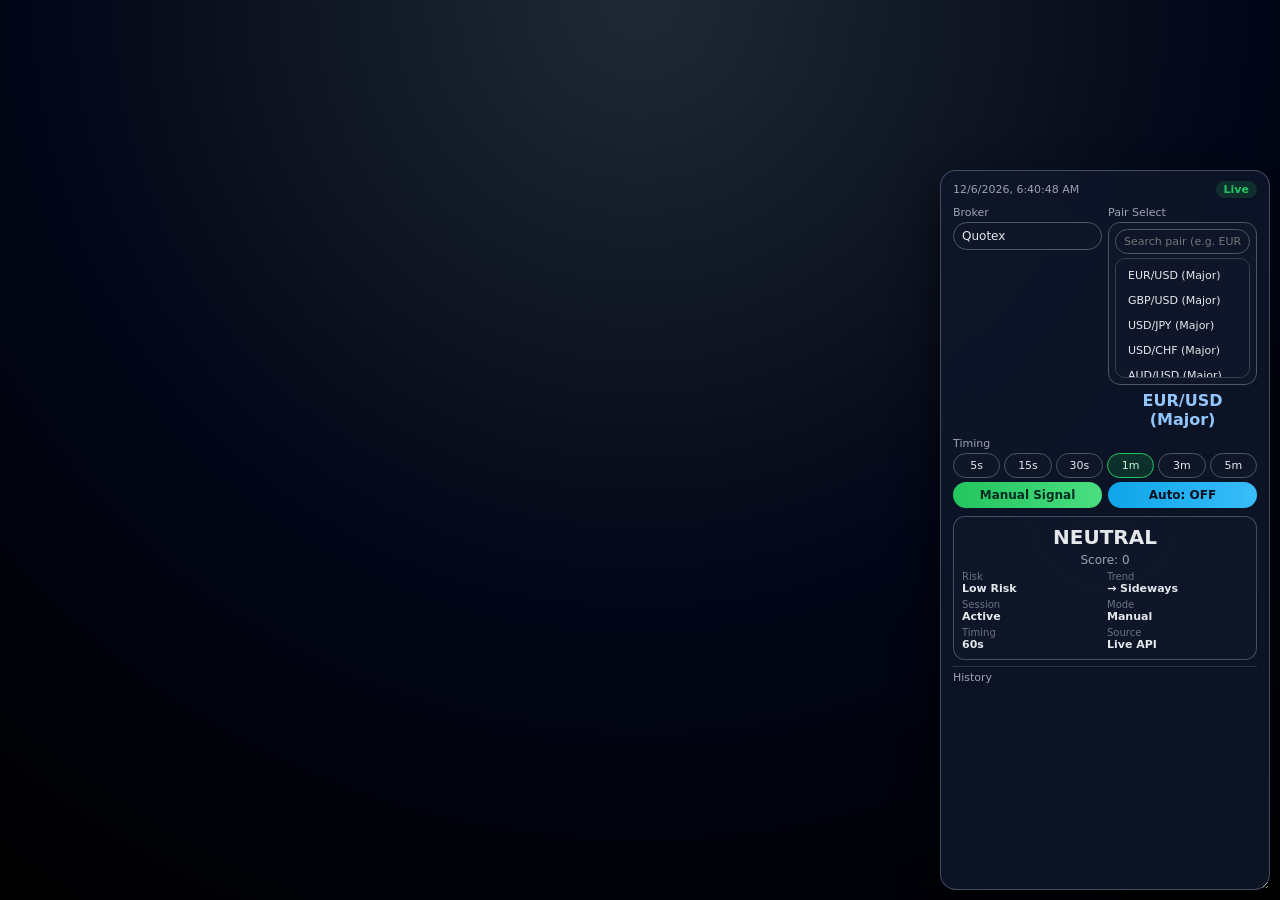
==== commit d03b3f6b: "index.html" ====
--- a/index.html
+++ b/index.html
@@ -358,7 +358,7 @@
   </div>
 
   <script>
-    const FINNHUB_API_KEY = "0c069b8b41284d9ab6cedab13c2074fb";
+    const TWELVEDATA_API_KEY = "0c069b8b41284d9ab6cedab13c2074fb";
 
     const allPairs = [
       { symbol: "EURUSD", label: "EUR/USD (Major)" },
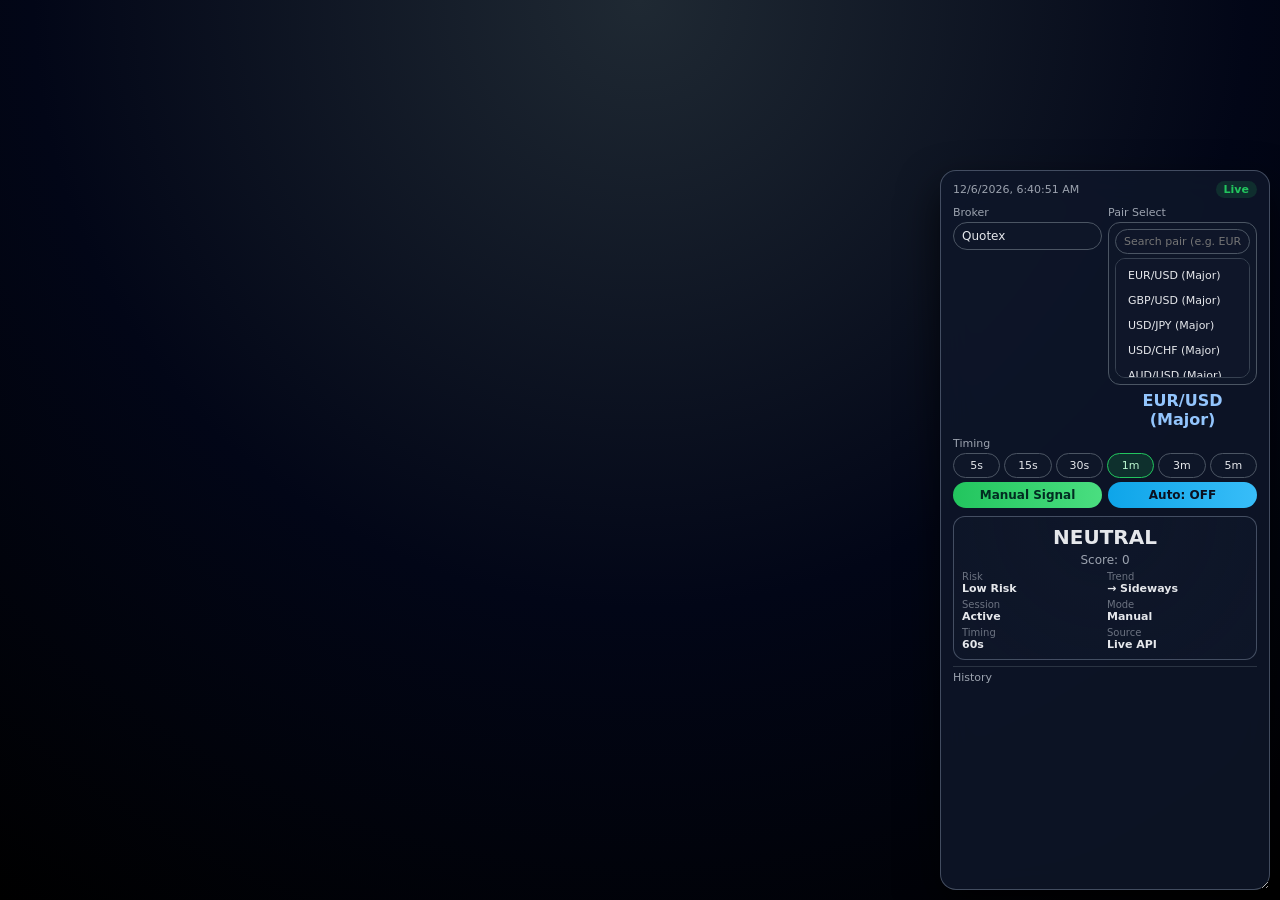
==== commit 4e46d279: "index.html Add console log for debugging trend and indicators." ====
--- a/index.html
+++ b/index.html
@@ -1149,6 +1149,17 @@
       const smc = smcEngine(priceWindow);
       const snr = snrMasterStudy(priceWindow);
 
+       console.log({
+  trend,
+  indicator,
+  pa,
+  liquidity,
+  obfvg,
+  smc,
+  snr,
+  candles: priceWindow.length
+});
+
       const timingOk = timingEngine("LIVE", new Date().getSeconds());
       let direction = strategyLayer(trend, indicator, pa, liquidity, obfvg, smc, snr, timingOk);
 
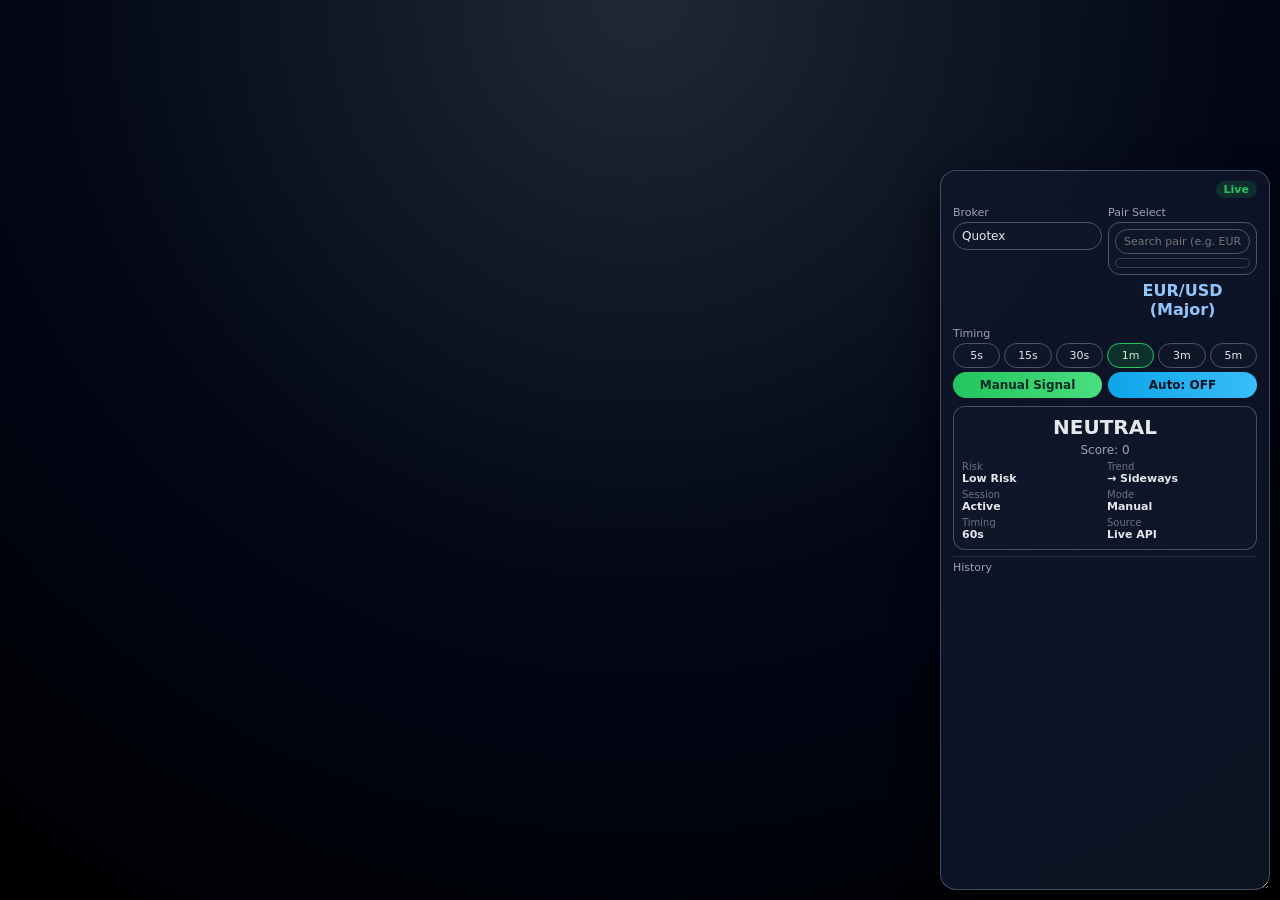
==== commit 098fd9ed: "index.html Updated API URL to fetch time series data and adjusted data extraction logic accordingly." ====
--- a/index.html
+++ b/index.html
@@ -1073,22 +1073,30 @@
         symbol.substring(3);
     }
 
-    const url =
-      `https://api.twelvedata.com/price?symbol=${symbol}&apikey=${TWELVEDATA_API_KEY}`;
+     const url =
+     `https://api.twelvedata.com/time_series?
+     symbol=${symbol}&interval=1min&outputsize=50&apikey=${TWELVEDATA_API_KEY}`;bol=${symbol}&apikey=${TWELVEDATA_API_KEY}`;
 
     console.log("PAIR =", pairValue);
     console.log("URL =", url);
 
     const res = await fetch(url);
 
-    const data = await res.json();
-
-    if (data.price) {
-
-      currentPrice =
-        Number(data.price);
-
-      source = "TwelveData API";
+   const data = await res.json();
+
+if (
+    data.values &&
+    data.values.length > 0
+) {
+
+    const latest = data.values[0];
+
+    currentPrice =
+        Number(latest.close);
+
+    source = "TwelveData OHLC";
+
+}
 
     } else {
 
@@ -1149,7 +1157,9 @@
       const smc = smcEngine(priceWindow);
       const snr = snrMasterStudy(priceWindow);
 
-       console.log({
+    console.log("PRICE WINDOW =", priceWindow.length);
+
+console.log({
   trend,
   indicator,
   pa,
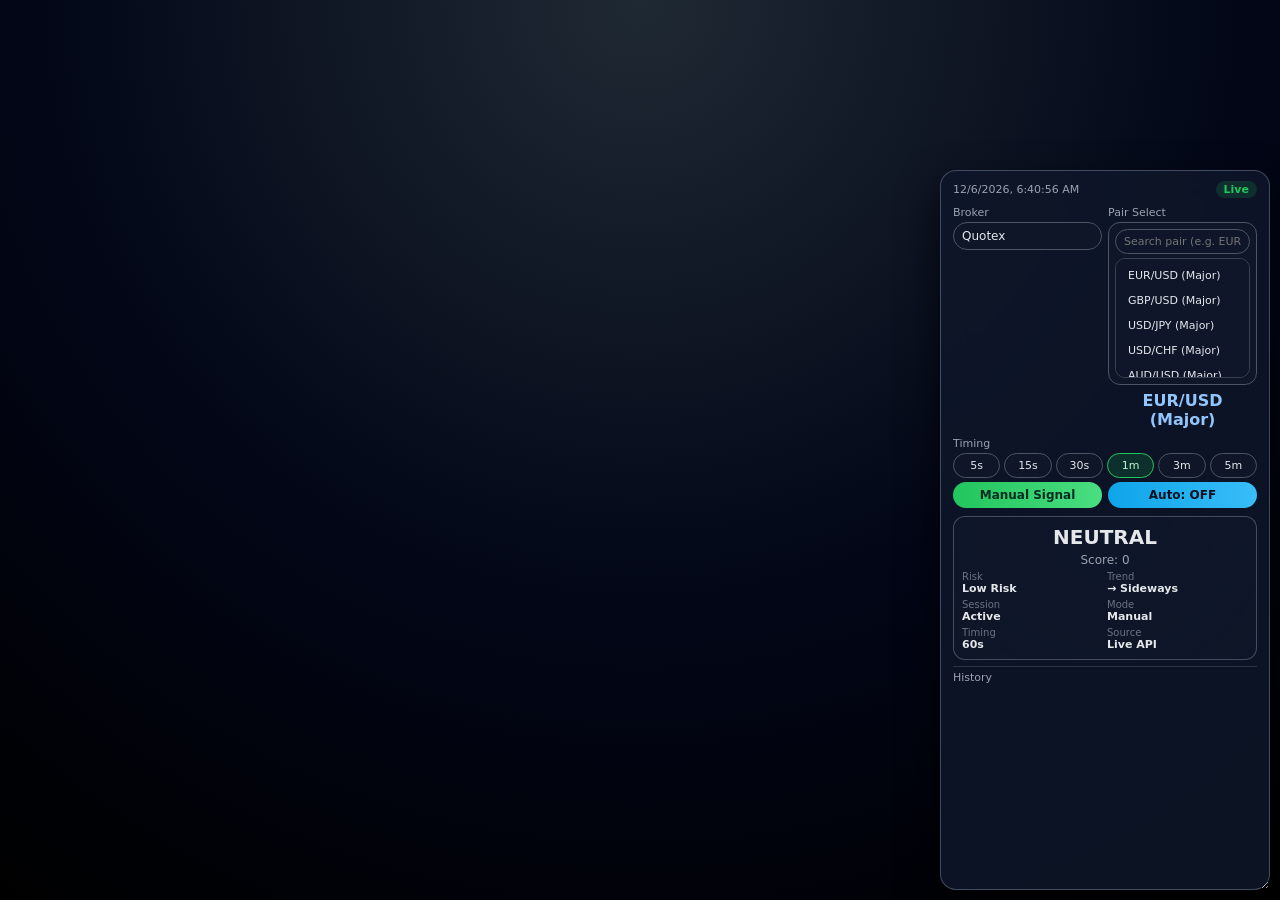
==== commit 9c63db7e: "index.html" ====
--- a/index.html
+++ b/index.html
@@ -1073,16 +1073,17 @@
         symbol.substring(3);
     }
 
-     const url =
-     `https://api.twelvedata.com/time_series?
-     symbol=${symbol}&interval=1min&outputsize=50&apikey=${TWELVEDATA_API_KEY}`;bol=${symbol}&apikey=${TWELVEDATA_API_KEY}`;
+    const url =
+`https://api.twelvedata.com/time_series?
+symbol=${symbol}&interval=1min&outputsize=50&apikey=${TWELVEDATA_API_KEY}`;
+
 
     console.log("PAIR =", pairValue);
     console.log("URL =", url);
 
     const res = await fetch(url);
 
-   const data = await res.json();
+  const data = await res.json();
 
 if (
     data.values &&
@@ -1096,16 +1097,13 @@
 
     source = "TwelveData OHLC";
 
+} else {
+
+    throw new Error(
+        JSON.stringify(data)
+    );
+
 }
-
-    } else {
-
-      throw new Error(
-        JSON.stringify(data)
-      );
-
-    }
-
   } catch (err) {
 
     console.log(
@@ -1156,10 +1154,9 @@
       const obfvg = obFvgEngine(priceWindow);
       const smc = smcEngine(priceWindow);
       const snr = snrMasterStudy(priceWindow);
-
-    console.log("PRICE WINDOW =", priceWindow.length);
-
-console.log({
+      console.log("PRICE WINDOW =", priceWindow.length);
+
+ console.log({
   trend,
   indicator,
   pa,
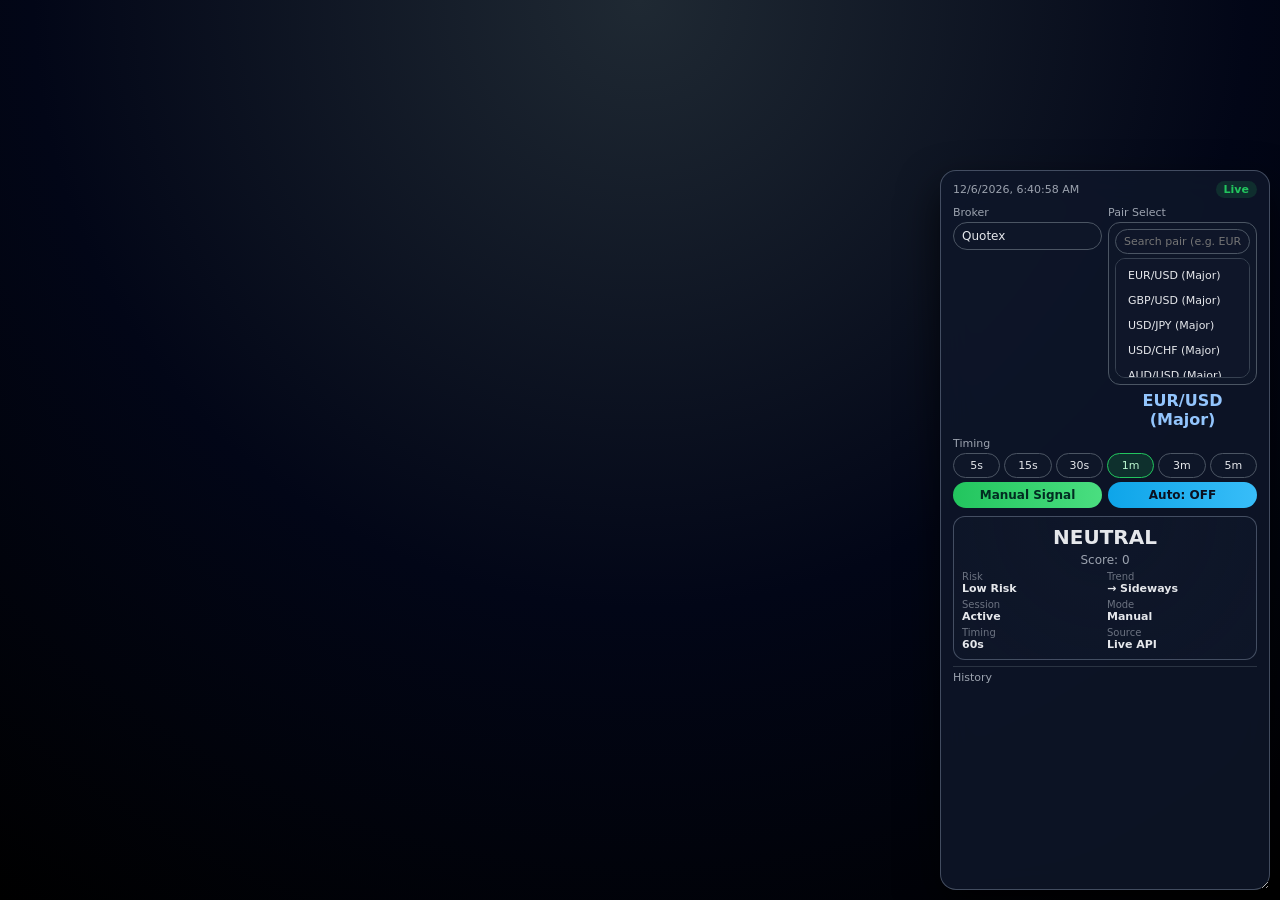
==== commit 74404f86: "index.html Refactor price data handling to include open, high, low, and close values." ====
--- a/index.html
+++ b/index.html
@@ -1123,10 +1123,12 @@
   prevPrice = currentPrice;
 
   return {
-    currentPrice:
-      Number(currentPrice.toFixed(5)),
+    open: Number(latest.open),
+    high: Number(latest.high),
+    low: Number(latest.low),
+    close: Number(latest.close),
     source
-  };
+};
 
 }
      function getSelectedPairValue() { return currentPairValue || "EURUSD"; }
@@ -1140,10 +1142,20 @@
 
       updateMarketStatus(pairValue);
       const quote = await fetchQuote(pairValue);
-      updatePriceWindowOptimized(quote.currentPrice);
+       console.log("QUOTE =", quote);
+      priceWindow.push({
+    open: quote.open,
+    high: quote.high,
+    low: quote.low,
+    close: quote.close
+});
+
+if (priceWindow.length > PRICE_WINDOW_MAX) {
+    priceWindow.shift();
+}
 
       const { trendLabel, trendArrow, volatility } = computeTrendAndVolatilityOptimized();
-      const { isBreakout, isRetest } = detectBreakoutAndRetest(quote.currentPrice);
+      const { isBreakout, isRetest } = detectBreakoutAndRetest(quote.close);
       const riskLevel = computeRiskLevel(volatility, 0, isBreakout, isRetest);
       const { session } = getSessionInfo();
 
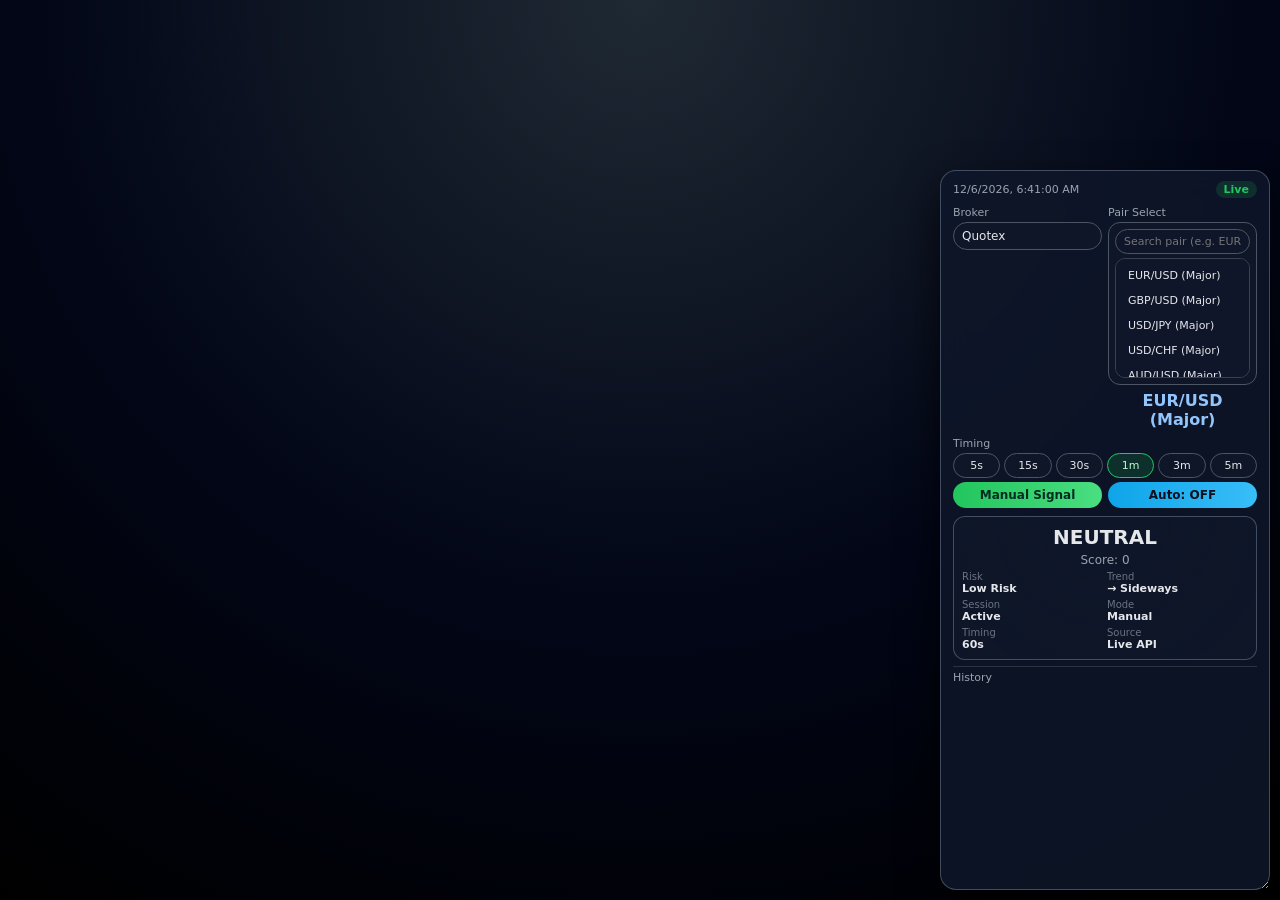
==== commit e91f9989: "index.html Log the last candle data to the console." ====
--- a/index.html
+++ b/index.html
@@ -836,6 +836,10 @@
         low: Math.min(prevPrice != null ? prevPrice : price, price)
       };
       priceWindow.push(candle);
+      console.log(
+  "LAST CANDLE",
+  priceWindow[priceWindow.length - 1]
+);
       if (priceWindow.length > PRICE_WINDOW_MAX) {
         priceWindow.splice(0, priceWindow.length - PRICE_WINDOW_MAX);
       }
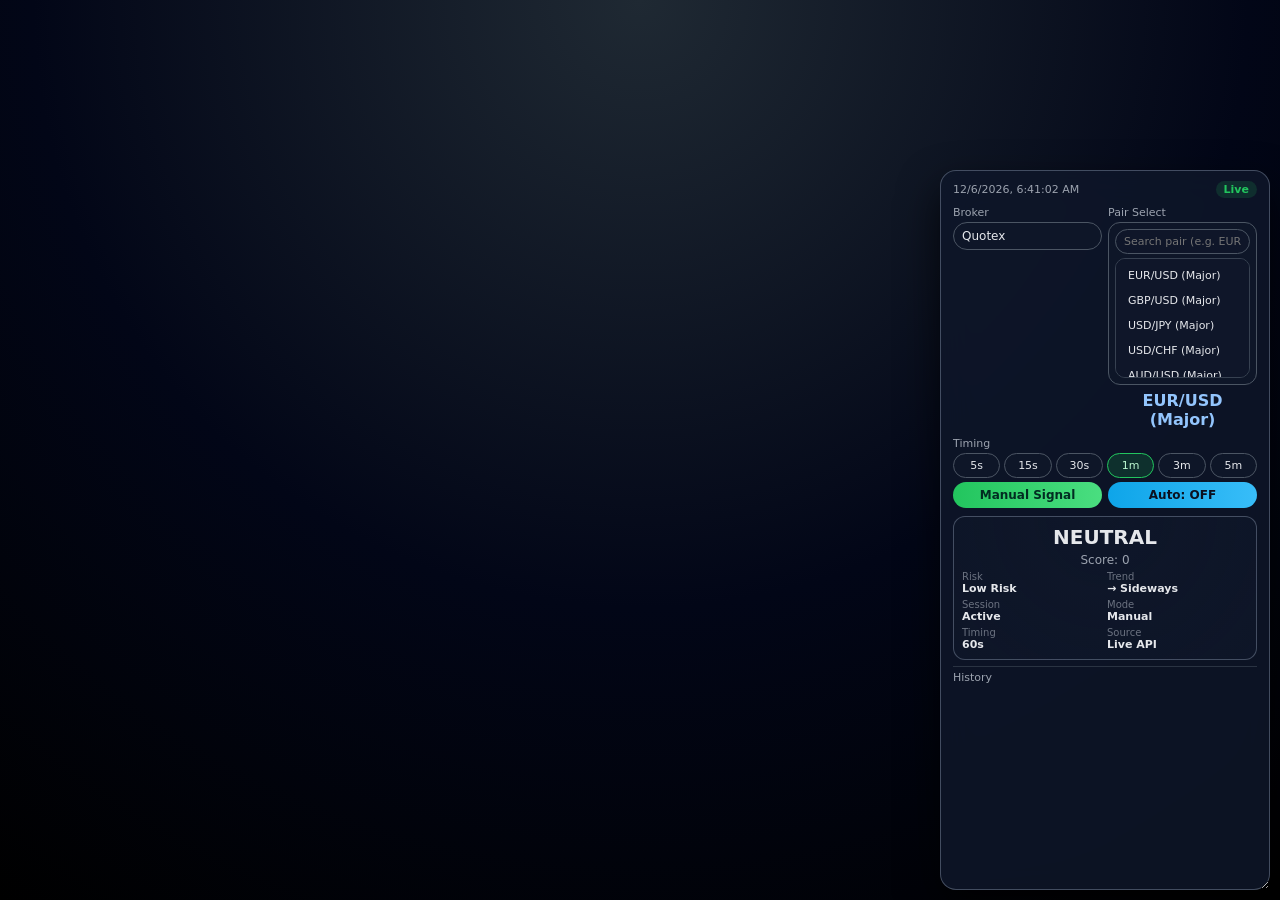
==== commit 38a5c497: "index.html Added a 'latest' variable to store the latest data values and updated the return structur" ====
--- a/index.html
+++ b/index.html
@@ -1063,6 +1063,8 @@
 
   let source = "TwelveData";
 
+  let latest = null;
+  
   try {
 
     let symbol = pairValue.replace("_OTC", "");
@@ -1094,7 +1096,9 @@
     data.values.length > 0
 ) {
 
-    const latest = data.values[0];
+ latest = data.values[0];
+
+  console.log("LATEST =", latest);
 
     currentPrice =
         Number(latest.close);
@@ -1125,6 +1129,18 @@
   }
 
   prevPrice = currentPrice;
+  
+  if (!latest) {
+
+    return {
+        open: currentPrice,
+        high: currentPrice,
+        low: currentPrice,
+        close: currentPrice,
+        source
+    };
+
+}
 
   return {
     open: Number(latest.open),
